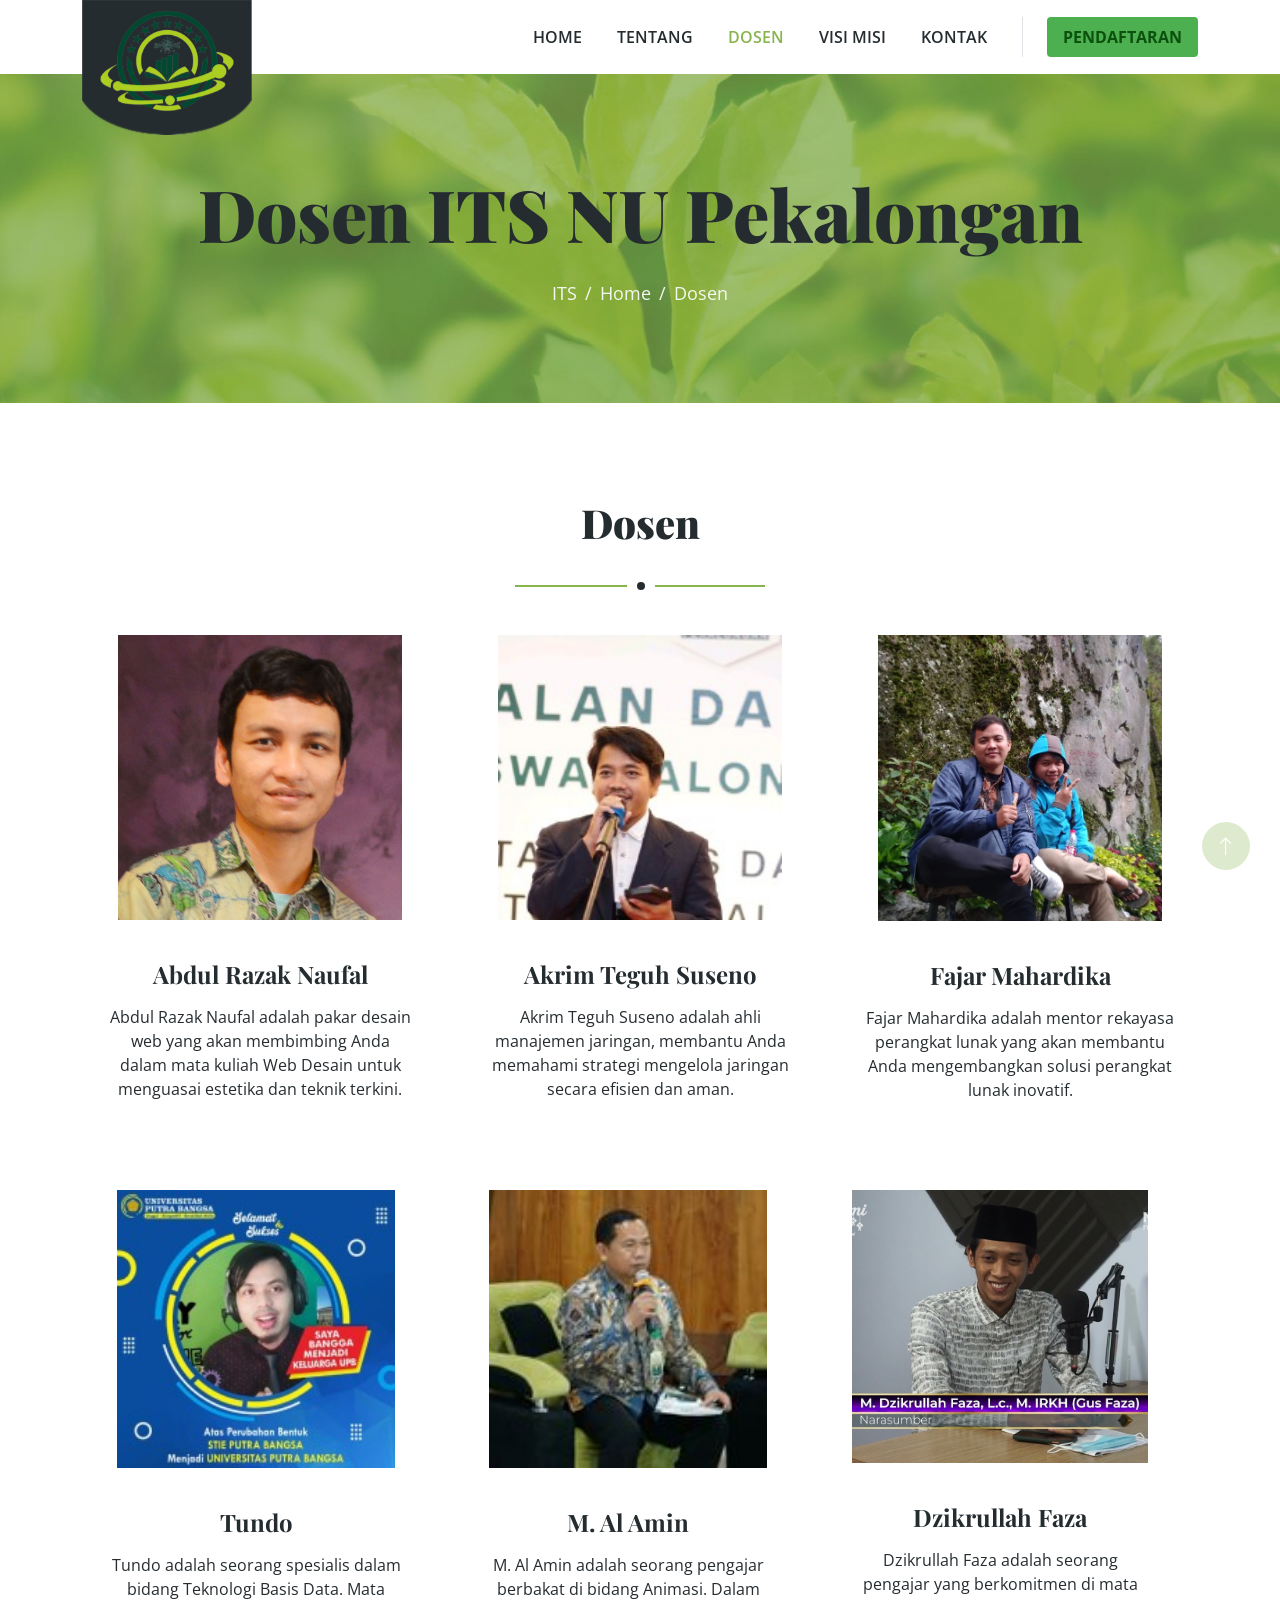
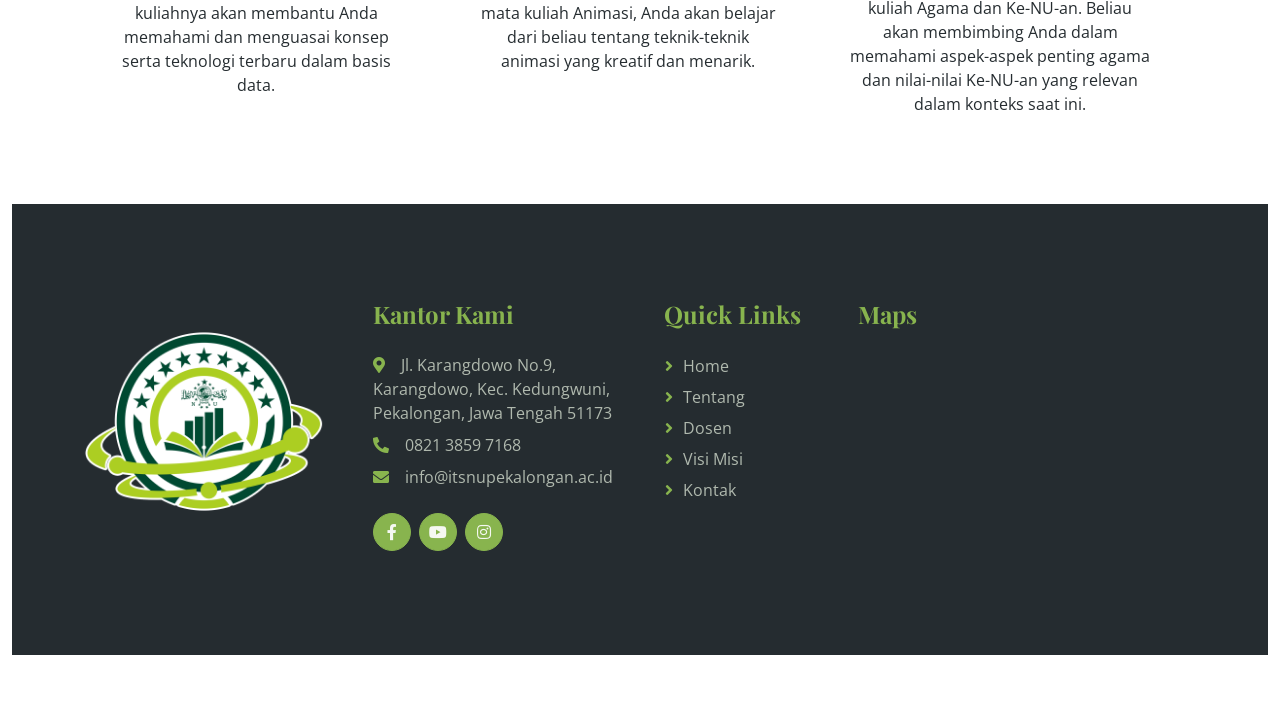
==== dosen.html @ 3a5e9c26 "update 3" ====
<!DOCTYPE html>
<html lang="en">
<head>
<meta charset="utf-8"/>
<title>ITS NU Pekalongan</title>
<meta content="width=device-width, initial-scale=1.0" name="viewport"/>
<meta content="" name="keywords"/>
<meta content="" name="description"/>
<link href="img/favicon.ico" rel="icon"/>
<link rel="preconnect" href="https://fonts.googleapis.com"/>
<link rel="preconnect" href="https://fonts.gstatic.com" crossorigin/>
<link href="https://fonts.googleapis.com/css2?family=Open+Sans:wght@400;600&family=Playfair+Display:wght@700;900&display=swap" rel="stylesheet"/>
<link href="https://cdnjs.cloudflare.com/ajax/libs/font-awesome/5.10.0/css/all.min.css" rel="stylesheet"/>
<link href="https://cdn.jsdelivr.net/npm/bootstrap-icons@1.4.1/font/bootstrap-icons.css" rel="stylesheet"/>
<link href="lib/animate/animate.min.css" rel="stylesheet"/>
<link href="lib/owlcarousel/assets/owl.carousel.min.css" rel="stylesheet"/>
<link href="css/bootstrap.min.css" rel="stylesheet"/>
<link href="css/style.css" rel="stylesheet"/>
<style>
      .menu-pendaftaran {
        background-color: #4CAF50; /* Warna hijau */
        color: #fff; /* Warna teks putih */
        padding: 8px 16px; /* Padding agar tombol terlihat lebih besar */
        border-radius: 4px; /* Membuat tombol lebih bulat */
      }
      .menu-pendaftaran:hover {
        background-color: #45a049; }
</style>
</head>
<body>
<div id="spinner" class="show bg-white position-fixed translate-middle w-100 vh-100 top-50 start-50 d-flex align-items-center justify-content-center">
	<div class="spinner-border text-primary" role="status" style="width: 3rem; height: 3rem"></div>
</div>
<div class="container-fluid bg-white sticky-top">
	<div class="container">
		<nav class="navbar navbar-expand-lg bg-white navbar-light py-2 py-lg-0">
		<a href="index.html" class="navbar-brand"><img class="img-fluid" src="img/logo.png" alt="Logo"/></a>
		<button type="button" class="navbar-toggler ms-auto me-0" data-bs-toggle="collapse" data-bs-target="#navbarCollapse">
		<span class="navbar-toggler-icon"></span>
		</button>
		<div class="navbar-nav ms-auto">
			<a href="index.html" class="nav-item nav-link ">Home</a>
			<a href="tentang.html" class="nav-item nav-link">Tentang</a>
			<a href="dosen.html" class="nav-item nav-link active">Dosen</a>
			<a href="visi-misi.html" class="nav-item nav-link">Visi Misi</a>
			<a href="kontak.html" class="nav-item nav-link">Kontak</a>
		</div>
		<div class="border-start ps-4 d-none d-lg-block">
			<a href="formulir.html" class="nav-item nav-link menu-pendaftaran" style="color: rgb(12, 80, 13);"><b>PENDAFTARAN</b></a>
		</div>
	</div>
	</nav>
</div>
</div>
<div class="container-fluid page-header py-5 mb-5 wow fadeIn" data-wow-delay="0.1s">
<div class="container text-center py-5">
	<h1 class="display-2 text-dark mb-4 animated slideInDown">Dosen ITS NU Pekalongan</h1>
	<nav aria-label="breadcrumb animated slideInDown">
	<ol class="breadcrumb justify-content-center mb-0">
		<li class="breadcrumb-item">
			<a href="">ITS</a>
		</li>
		<li class="breadcrumb-item">
			<a href="index.html">Home</a>
		</li>
		<li class="breadcrumb-item">
			<a href="dosen.html">Dosen</a>
		</li>
	</ol>
	</nav>
</div>
</div>
<div class="container-xxl py-5">
<div class="container">
	<div class="section-title text-center mx-auto wow fadeInUp" data-wow-delay="0.1s" style="max-width: 500px">
		<h1 class="display-6">Dosen</h1>
	</div>
	<div class="row g-4">
		<div class="col-lg-4 col-md-6 wow fadeInUp" data-wow-delay="0.1s">
			<div class="store-item position-relative text-center">
				<img class="img-fluid" src="img/naufal.jpg" alt="" width="80%"/>
				<div class="p-4">
					<div class="text-center mb-3"></div>
					<h4 class="mb-3">Abdul Razak Naufal</h4>
					<p>
						 Abdul Razak Naufal adalah pakar desain web yang akan membimbing Anda dalam mata kuliah Web Desain untuk menguasai estetika dan teknik terkini.
					</p>
				</div>
			</div>
		</div>
		<div class="col-lg-4 col-md-6 wow fadeInUp" data-wow-delay="0.3s">
			<div class="store-item position-relative text-center">
				<img class="img-fluid" src="img/akrim.jpg" alt="" width="80%"/>
				<div class="p-4">
					<div class="text-center mb-3"></div>
					<h4 class="mb-3">Akrim Teguh Suseno</h4>
					<p>
						 Akrim Teguh Suseno adalah ahli manajemen jaringan, membantu Anda memahami strategi mengelola jaringan secara efisien dan aman.
					</p>
				</div>
			</div>
		</div>
		<div class="col-lg-4 col-md-6 wow fadeInUp" data-wow-delay="0.5s">
			<div class="store-item position-relative text-center">
				<img class="img-fluid" src="img/fajar.jpg" alt="" width="80%"/>
				<div class="p-4">
					<div class="text-center mb-3"></div>
					<h4 class="mb-3">Fajar Mahardika</h4>
					<p>
						 Fajar Mahardika adalah mentor rekayasa perangkat lunak yang akan membantu Anda mengembangkan solusi perangkat lunak inovatif.
					</p>
				</div>
			</div>
		</div>
		<div class="row g-4">
			<div class="col-lg-4 col-md-6 wow fadeInUp" data-wow-delay="0.1s">
				<div class="store-item position-relative text-center">
					<img class="img-fluid" src="img/tundo.jpg" alt="" width="80%"/>
					<div class="p-4">
						<div class="text-center mb-3"></div>
						<h4 class="mb-3">Tundo</h4>
						<p>
							 Tundo adalah seorang spesialis dalam bidang Teknologi Basis Data. Mata kuliahnya akan membantu Anda memahami dan menguasai konsep serta teknologi terbaru dalam basis data.
						</p>
					</div>
				</div>
			</div>
			<div class="col-lg-4 col-md-6 wow fadeInUp" data-wow-delay="0.3s">
				<div class="store-item position-relative text-center">
					<img class="img-fluid" src="img/amin.jpg" alt="" width="80%"/>
					<div class="p-4">
						<div class="text-center mb-3"></div>
						<h4 class="mb-3">M. Al Amin</h4>
						<p>
							 M. Al Amin adalah seorang pengajar berbakat di bidang Animasi. Dalam mata kuliah Animasi, Anda akan belajar dari beliau tentang teknik-teknik animasi yang kreatif dan menarik.
						</p>
					</div>
				</div>
			</div>
			<div class="col-lg-4 col-md-6 wow fadeInUp" data-wow-delay="0.5s">
				<div class="store-item position-relative text-center">
					<img class="img-fluid" src="img/faza.jpg" alt="" width="85%"/>
					<div class="p-4">
						<div class="text-center mb-3"></div>
						<h4 class="mb-3">Dzikrullah Faza</h4>
						<p>
							 Dzikrullah Faza adalah seorang pengajar yang berkomitmen di mata kuliah Agama dan Ke-NU-an. Beliau akan membimbing Anda dalam memahami aspek-aspek penting agama dan nilai-nilai Ke-NU-an yang relevan dalam konteks saat ini.
						</p>
					</div>
				</div>
			</div>
		</div>
	</div>
</div>
<div class="container-fluid bg-dark footer mt-5 py-5 wow fadeIn" data-wow-delay="0.1s">
	<div class="container py-5">
		<div class="row g-5">
			<div class="col-lg-3 col-md-6">
				<img src="img/its1.png" alt="" srcset="" width="100%"/>
			</div>
			<div class="col-lg-3 col-md-6">
				<h4 class="text-primary mb-4">Kantor Kami</h4>
				<p class="mb-2">
					<i class="fa fa-map-marker-alt text-primary me-3"></i>Jl. Karangdowo No.9, Karangdowo, Kec. Kedungwuni, Pekalongan, Jawa Tengah 51173
				</p>
				<p class="mb-2">
					<i class="fa fa-phone-alt text-primary me-3"></i>0821 3859 7168
				</p>
				<p class="mb-2">
					<i class="fa fa-envelope text-primary me-3"></i>info@itsnupekalongan.ac.id​
				</p>
				<div class="d-flex pt-3">
					<a class="btn btn-square btn-primary rounded-circle me-2" href="https://www.facebook.com/ITSNUPEKAL0NGAN/"><i class="fab fa-facebook-f"></i></a>
					<a class="btn btn-square btn-primary rounded-circle me-2" href="https://www.youtube.com/@ITSNUPekalongan"><i class="fab fa-youtube"></i></a>
					<a class="btn btn-square btn-primary rounded-circle me-2" href="https://www.instagram.com/itsnupekalongan/"><i class="fab fa-instagram"></i></a>
				</div>
			</div>
			<div class="col-lg-2 col-md-6">
				<h4 class="text-primary mb-4">Quick Links</h4>
				<a class="btn btn-link" href="index.html">Home</a>
				<a class="btn btn-link" href="tentang.html">Tentang</a>
				<a class="btn btn-link" href="dosen.html">Dosen</a>
				<a class="btn btn-link" href="visi-misi.html">Visi Misi</a>
				<a class="btn btn-link" href="kontak.html">Kontak</a>
			</div>
			<div class="col-lg-3 col-md-6">
				<h4 class="text-primary mb-4">Maps</h4>
				<div class="col-lg-3 col-md-6">
					<iframe src="https://www.google.com/maps/embed?pb=!1m14!1m8!1m3!1d15841.647043152012!2d109.629498216333!3d-6.960657799042879!3m2!1i1024!2i768!4f13.1!3m3!1m2!1s0x2e7021b4d2b766bb%3A0x40dacfe03dd23e15!2sITS%20NU%20Pekalongan!5e0!3m2!1sid!2sid!4v1696738395110!5m2!1sid!2sid" width="400" height="200" style="border: 0" allowfullscreen="" loading="lazy" referrerpolicy="no-referrer-when-downgrade">
					</iframe>
				</div>
			</div>
		</div>
	</div>
</div>
<a href="#" class="btn btn-lg btn-primary btn-lg-square rounded-circle back-to-top"><i class="bi bi-arrow-up"></i></a>
<script src="https://ajax.googleapis.com/ajax/libs/jquery/3.6.1/jquery.min.js"></script>
<script src="https://cdn.jsdelivr.net/npm/bootstrap@5.0.0/dist/js/bootstrap.bundle.min.js"></script>
<script src="lib/wow/wow.min.js"></script>
<script src="lib/easing/easing.min.js"></script>
<script src="lib/waypoints/waypoints.min.js"></script>
<script src="lib/owlcarousel/owl.carousel.min.js"></script>
<script src="js/main.js"></script>
</body>
</html>
---- css/style.css ----
:root {
  --primary: #88b44e;
  --secondary: #fb9f38;
  --light: #f5f8f2;
  --dark: #252c30;
}

.back-to-top {
  position: fixed;
  display: none;
  right: 30px;
  bottom: 30px;
  z-index: 99;
}

.fw-medium {
  font-weight: 600;
}

.fw-bold {
  font-weight: 700;
}

.fw-black {
  font-weight: 900;
}

/*** Spinner ***/
#spinner {
  opacity: 0;
  visibility: hidden;
  transition: opacity 0.5s ease-out, visibility 0s linear 0.5s;
  z-index: 99999;
}

#spinner.show {
  transition: opacity 0.5s ease-out, visibility 0s linear 0s;
  visibility: visible;
  opacity: 1;
}

/*** Button ***/
.btn {
  transition: 0.5s;
  font-weight: 500;
}

.btn-primary,
.btn-outline-primary:hover {
  color: var(--light);
}

.btn-secondary,
.btn-outline-secondary:hover {
  color: var(--dark);
}

.btn-square {
  width: 38px;
  height: 38px;
}

.btn-sm-square {
  width: 32px;
  height: 32px;
}

.btn-lg-square {
  width: 48px;
  height: 48px;
}

.btn-square,
.btn-sm-square,
.btn-lg-square {
  padding: 0;
  display: flex;
  align-items: center;
  justify-content: center;
  font-weight: normal;
}

/*** Navbar ***/
.sticky-top {
  top: -150px;
  transition: 0.5s;
}

.navbar .navbar-brand {
  position: absolute;
  padding: 0;
  width: 170px;
  height: 135px;
  top: 0;
  left: 0;
}

.navbar .navbar-nav .nav-link {
  margin-right: 35px;
  padding: 25px 0;
  color: var(--dark);
  font-weight: 600;
  text-transform: uppercase;
  outline: none;
}

.navbar .navbar-nav .nav-link:hover,
.navbar .navbar-nav .nav-link.active {
  color: var(--primary);
}

.navbar .dropdown-toggle::after {
  border: none;
  content: "\f107";
  font-family: "Font Awesome 5 Free";
  font-weight: 900;
  vertical-align: middle;
  margin-left: 8px;
}

@media (max-width: 991.98px) {
  .navbar .navbar-brand {
    width: 126px;
    height: 100px;
  }

  .navbar .navbar-nav .nav-link {
    margin-right: 0;
    padding: 10px 0;
  }

  .navbar .navbar-nav {
    margin-top: 75px;
    border-top: 1px solid #eeeeee;
  }
}

@media (min-width: 992px) {
  .navbar .nav-item .dropdown-menu {
    display: block;
    border: none;
    margin-top: 0;
    top: 150%;
    opacity: 0;
    visibility: hidden;
    transition: 0.5s;
  }

  .navbar .nav-item:hover .dropdown-menu {
    top: 100%;
    visibility: visible;
    transition: 0.5s;
    opacity: 1;
  }
}

/*** Header ***/
.carousel-caption {
  top: 0;
  left: 0;
  right: 0;
  bottom: 0;
  display: flex;
  align-items: center;
  background: rgba(136, 180, 78, 0.7);
  z-index: 1;
}

.carousel-control-prev,
.carousel-control-next {
  width: 15%;
}

.carousel-control-prev-icon,
.carousel-control-next-icon {
  width: 3.5rem;
  height: 3.5rem;
  border-radius: 3.5rem;
  background-color: var(--dark);
  border: 15px solid var(--dark);
}

.page-header {
  background: linear-gradient(rgba(136, 180, 78, 0.7), rgba(136, 180, 78, 0.7)),
    url(../img/carousel-1.jpg) center center no-repeat;
  background-size: cover;
}

.page-header .breadcrumb-item + .breadcrumb-item::before {
  color: var(--light);
}

.page-header .breadcrumb-item,
.page-header .breadcrumb-item a {
  font-size: 18px;
  color: var(--light);
}

/*** Section Title ***/
.section-title {
  position: relative;
  margin-bottom: 3rem;
  padding-bottom: 2rem;
}

.section-title::before {
  position: absolute;
  content: "";
  width: 50%;
  height: 2px;
  bottom: 0;
  left: 0;
  background: var(--primary);
}

.section-title::after {
  position: absolute;
  content: "";
  width: 28px;
  height: 28px;
  bottom: -13px;
  left: calc(25% - 13px);
  background: var(--dark);
  border: 10px solid #ffffff;
  border-radius: 28px;
}

.section-title.text-center::before {
  left: 25%;
}

.section-title.text-center::after {
  left: calc(50% - 13px);
}

/*** Products ***/
.product {
  background: linear-gradient(rgba(136, 180, 78, 0.1), rgba(136, 180, 78, 0.1)),
    url(../img/product-bg.png) left bottom no-repeat;
  background-size: auto;
}

.product-carousel .owl-nav {
  display: flex;
  justify-content: center;
  margin-top: 30px;
}

.product-carousel .owl-nav .owl-prev,
.product-carousel .owl-nav .owl-next {
  margin: 0 10px;
  width: 55px;
  height: 55px;
  display: flex;
  align-items: center;
  justify-content: center;
  color: #ffffff;
  background: var(--primary);
  border-radius: 55px;
  box-shadow: 0 0 45px rgba(0, 0, 0, 0.15);
  font-size: 25px;
  transition: 0.5s;
}

.product-carousel .owl-nav .owl-prev:hover,
.product-carousel .owl-nav .owl-next:hover {
  background: #ffffff;
  color: var(--primary);
}

/*** About ***/
.video {
  background: linear-gradient(
      rgba(136, 180, 78, 0.85),
      rgba(136, 180, 78, 0.85)
    ),
    url(../img/video-bg.jpg) center center no-repeat;
  background-size: cover;
}

.btn-play {
  position: relative;
  display: block;
  box-sizing: content-box;
  width: 65px;
  height: 75px;
  border-radius: 100%;
  border: none;
  outline: none !important;
  padding: 28px 30px 30px 38px;
  background: #ffffff;
}

.btn-play:before {
  content: "";
  position: absolute;
  z-index: 0;
  left: 50%;
  top: 50%;
  transform: translateX(-50%) translateY(-50%);
  display: block;
  width: 120px;
  height: 120px;
  background: #ffffff;
  border-radius: 100%;
  animation: pulse-border 1500ms ease-out infinite;
}

.btn-play:after {
  content: "";
  position: absolute;
  z-index: 1;
  left: 50%;
  top: 50%;
  transform: translateX(-50%) translateY(-50%);
  display: block;
  width: 120px;
  height: 120px;
  background: #ffffff;
  border-radius: 100%;
  transition: all 200ms;
}

.btn-play span {
  display: block;
  position: relative;
  z-index: 3;
  width: 0;
  height: 0;
  left: 13px;
  border-left: 40px solid var(--primary);
  border-top: 28px solid transparent;
  border-bottom: 28px solid transparent;
}

@keyframes pulse-border {
  0% {
    transform: translateX(-50%) translateY(-50%) translateZ(0) scale(1);
    opacity: 1;
  }

  100% {
    transform: translateX(-50%) translateY(-50%) translateZ(0) scale(2);
    opacity: 0;
  }
}

.modal-video .modal-dialog {
  position: relative;
  max-width: 800px;
  margin: 60px auto 0 auto;
}

.modal-video .modal-body {
  position: relative;
  padding: 0px;
}

.modal-video .close {
  position: absolute;
  width: 30px;
  height: 30px;
  right: 0px;
  top: -30px;
  z-index: 999;
  font-size: 30px;
  font-weight: normal;
  color: #ffffff;
  background: #000000;
  opacity: 1;
}

/*** Store ***/
.store-item .store-overlay {
  position: absolute;
  top: 0;
  left: 0;
  width: 100%;
  height: 100%;
  display: flex;
  flex-direction: column;
  align-items: center;
  justify-content: center;
  background: rgba(138, 180, 78, 0.3);
  opacity: 0;
  transition: 0.5s;
}

.store-item:hover .store-overlay {
  opacity: 1;
}

/*** Contact ***/
.contact .btn-square {
  width: 100px;
  height: 100px;
  border: 20px solid var(--light);
  background: var(--primary);
  border-radius: 50px;
}

/*** Testimonial ***/
.testimonial {
  background: linear-gradient(
      rgba(136, 180, 78, 0.85),
      rgba(136, 180, 78, 0.85)
    ),
    url(../img/testimonial-bg.jpg) center center no-repeat;
  background-size: cover;
}

.testimonial-item {
  margin: 0 auto;
  max-width: 600px;
  text-align: center;
  background: #ffffff;
  border: 30px solid var(--primary);
}

.testimonial-item img {
  width: 60px !important;
  height: 60px !important;
  border-radius: 60px;
}

.testimonial-carousel .owl-dots {
  margin-top: 35px;
  display: flex;
  align-items: flex-end;
  justify-content: center;
}

.testimonial-carousel .owl-dot {
  position: relative;
  display: inline-block;
  margin: 0 5px;
  width: 15px;
  height: 15px;
  background: var(--primary);
  border-radius: 15px;
  transition: 0.5s;
}

.testimonial-carousel .owl-dot.active {
  width: 30px;
  background: var(--dark);
}

/*** Footer ***/
.footer {
  color: #b0b9ae;
}

.footer .btn.btn-link {
  display: block;
  margin-bottom: 5px;
  padding: 0;
  text-align: left;
  color: #b0b9ae;
  font-weight: normal;
  text-transform: capitalize;
  transition: 0.3s;
}

.footer .btn.btn-link::before {
  position: relative;
  content: "\f105";
  font-family: "Font Awesome 5 Free";
  font-weight: 900;
  color: var(--primary);
  margin-right: 10px;
}

.footer .btn.btn-link:hover {
  color: var(--light);
  letter-spacing: 1px;
  box-shadow: none;
}

.copyright {
  color: #b0b9ae;
}

.copyright {
  background: #252525;
}

.copyright a:hover {
  color: #ffffff !important;
}
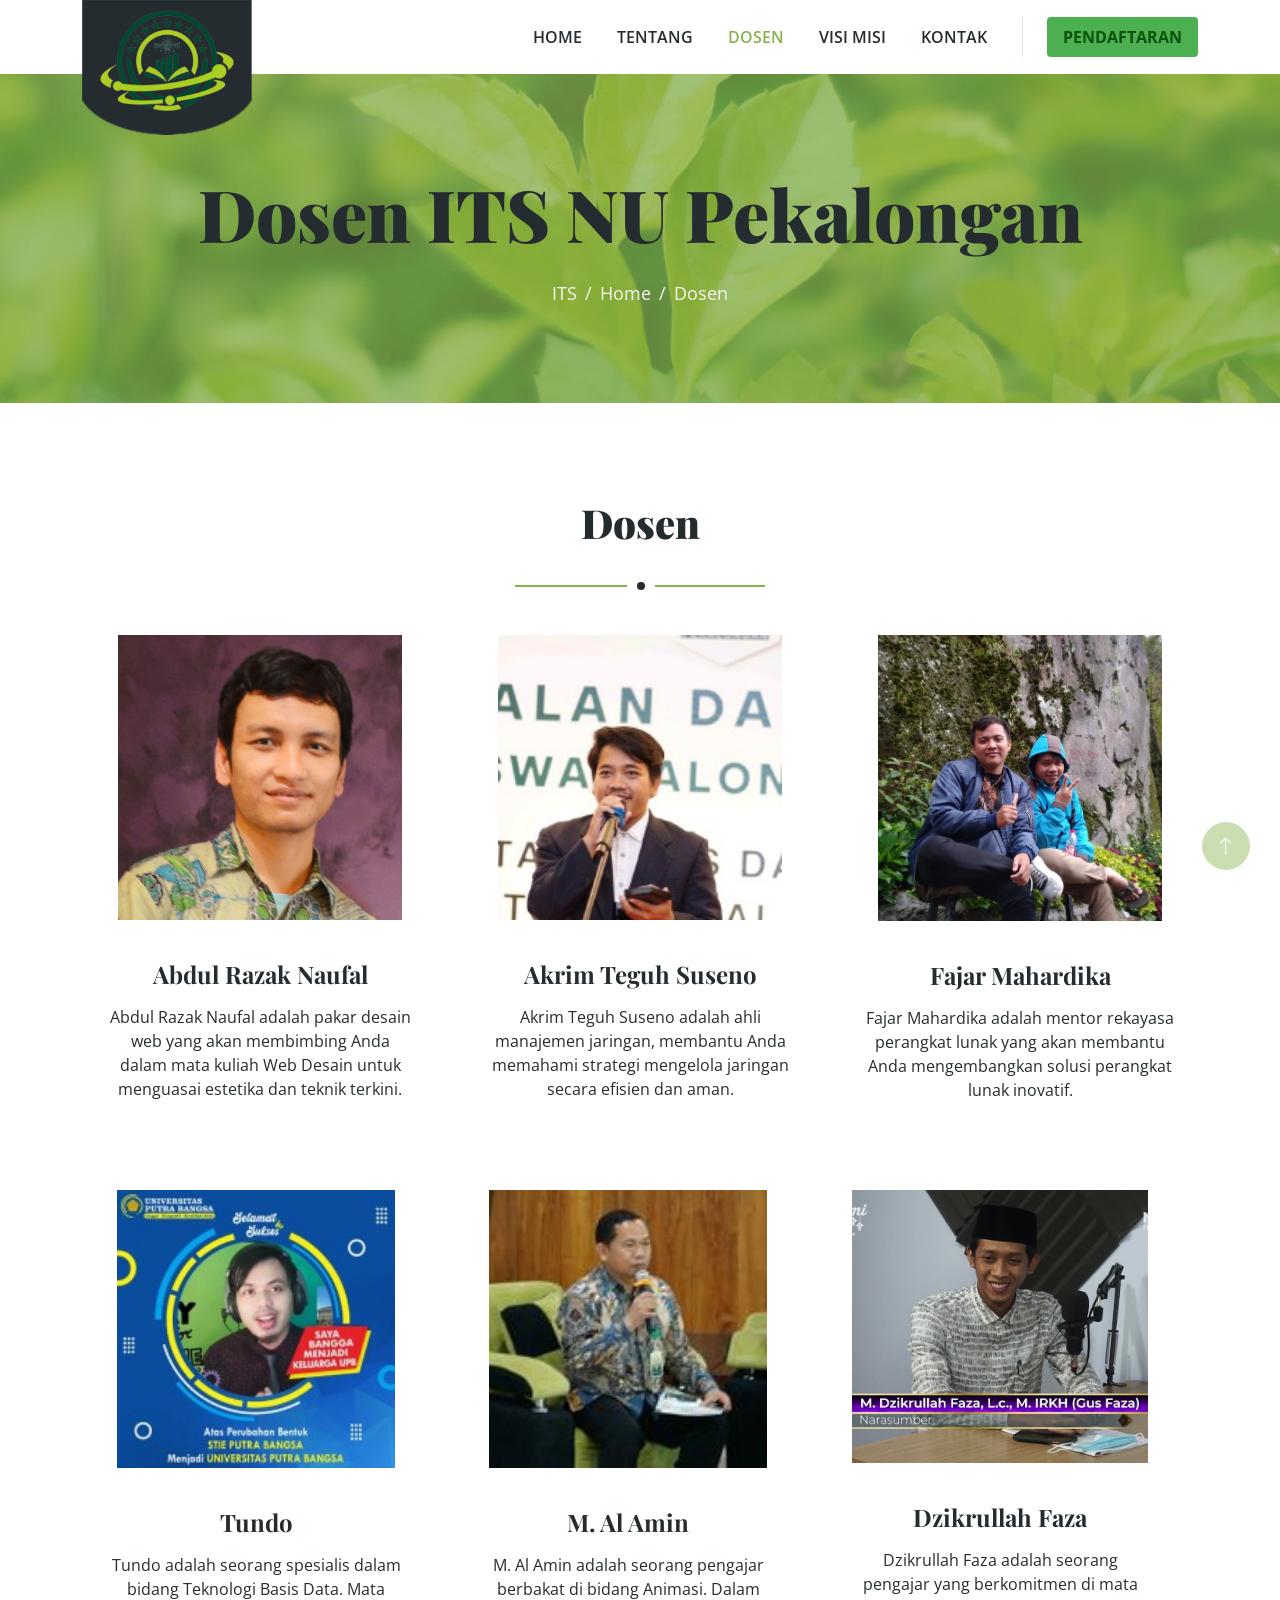
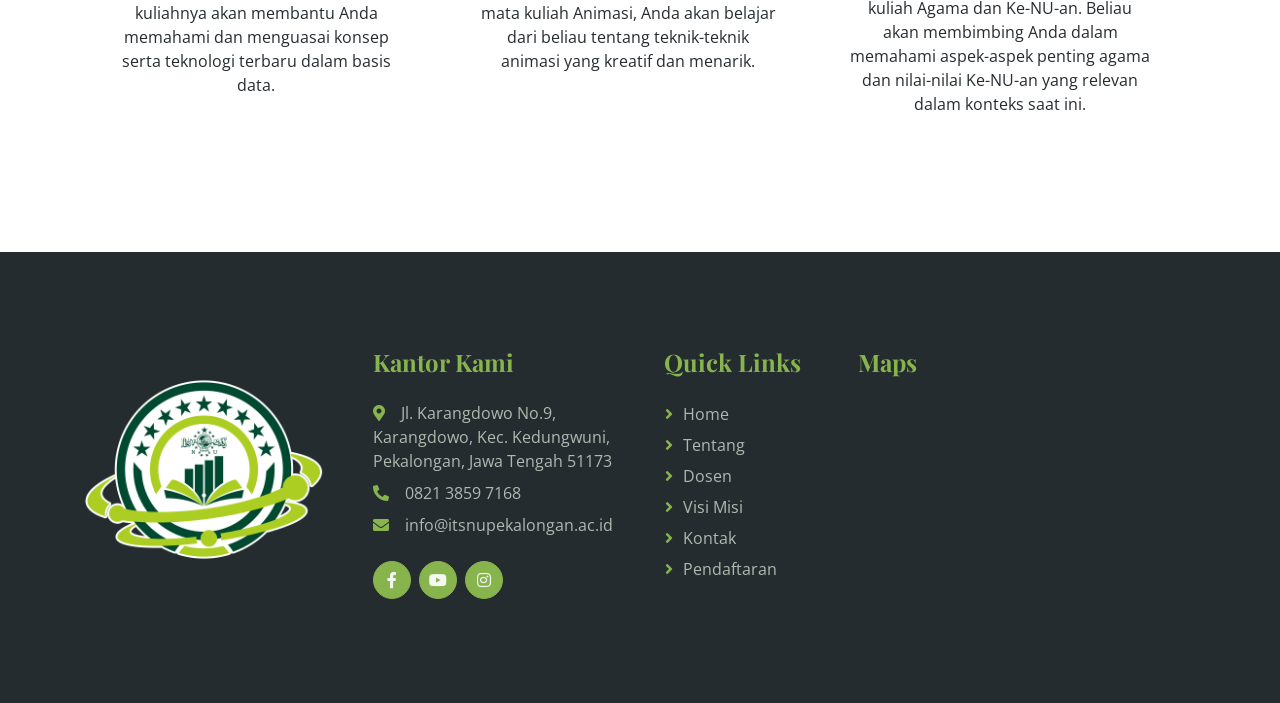
==== commit f6700edf: "Final Update 4.0" ====
--- a/dosen.html
+++ b/dosen.html
@@ -1,205 +1,308 @@
 <!DOCTYPE html>
 <html lang="en">
-<head>
-<meta charset="utf-8"/>
-<title>ITS NU Pekalongan</title>
-<meta content="width=device-width, initial-scale=1.0" name="viewport"/>
-<meta content="" name="keywords"/>
-<meta content="" name="description"/>
-<link href="img/favicon.ico" rel="icon"/>
-<link rel="preconnect" href="https://fonts.googleapis.com"/>
-<link rel="preconnect" href="https://fonts.gstatic.com" crossorigin/>
-<link href="https://fonts.googleapis.com/css2?family=Open+Sans:wght@400;600&family=Playfair+Display:wght@700;900&display=swap" rel="stylesheet"/>
-<link href="https://cdnjs.cloudflare.com/ajax/libs/font-awesome/5.10.0/css/all.min.css" rel="stylesheet"/>
-<link href="https://cdn.jsdelivr.net/npm/bootstrap-icons@1.4.1/font/bootstrap-icons.css" rel="stylesheet"/>
-<link href="lib/animate/animate.min.css" rel="stylesheet"/>
-<link href="lib/owlcarousel/assets/owl.carousel.min.css" rel="stylesheet"/>
-<link href="css/bootstrap.min.css" rel="stylesheet"/>
-<link href="css/style.css" rel="stylesheet"/>
-<style>
+  <head>
+    <meta charset="utf-8" />
+    <title>ITS NU Pekalongan</title>
+    <meta content="width=device-width, initial-scale=1.0" name="viewport" />
+    <meta content="" name="keywords" />
+    <meta content="" name="description" />
+    <link href="img/favicon.ico" rel="icon" />
+    <link rel="preconnect" href="https://fonts.googleapis.com" />
+    <link rel="preconnect" href="https://fonts.gstatic.com" crossorigin />
+    <link
+      href="https://fonts.googleapis.com/css2?family=Open+Sans:wght@400;600&family=Playfair+Display:wght@700;900&display=swap"
+      rel="stylesheet"
+    />
+    <link
+      href="https://cdnjs.cloudflare.com/ajax/libs/font-awesome/5.10.0/css/all.min.css"
+      rel="stylesheet"
+    />
+    <link
+      href="https://cdn.jsdelivr.net/npm/bootstrap-icons@1.4.1/font/bootstrap-icons.css"
+      rel="stylesheet"
+    />
+    <link href="lib/animate/animate.min.css" rel="stylesheet" />
+    <link href="lib/owlcarousel/assets/owl.carousel.min.css" rel="stylesheet" />
+    <link href="css/bootstrap.min.css" rel="stylesheet" />
+    <link href="css/style.css" rel="stylesheet" />
+    <style>
       .menu-pendaftaran {
-        background-color: #4CAF50; /* Warna hijau */
+        background-color: #4caf50; /* Warna hijau */
         color: #fff; /* Warna teks putih */
         padding: 8px 16px; /* Padding agar tombol terlihat lebih besar */
         border-radius: 4px; /* Membuat tombol lebih bulat */
       }
+      .menu-pendaftaran1 {
+        background-color: #4caf50; /* Warna hijau */
+        color: #fff; /* Warna teks putih */
+        padding: 8px 16px; /* Padding agar tombol terlihat lebih besar */
+        border-radius: 4px; /* Membuat tombol lebih bulat */
+      }
+      /* Sembunyikan tautan PENDAFTARAN pada mode desktop (lebar layar > 992px) */
+      @media (min-width: 992px) {
+        .menu-pendaftaran1 {
+          display: none;
+        }
+      }
       .menu-pendaftaran:hover {
-        background-color: #45a049; }
-</style>
-</head>
-<body>
-<div id="spinner" class="show bg-white position-fixed translate-middle w-100 vh-100 top-50 start-50 d-flex align-items-center justify-content-center">
-	<div class="spinner-border text-primary" role="status" style="width: 3rem; height: 3rem"></div>
-</div>
-<div class="container-fluid bg-white sticky-top">
-	<div class="container">
-		<nav class="navbar navbar-expand-lg bg-white navbar-light py-2 py-lg-0">
-		<a href="index.html" class="navbar-brand"><img class="img-fluid" src="img/logo.png" alt="Logo"/></a>
-		<button type="button" class="navbar-toggler ms-auto me-0" data-bs-toggle="collapse" data-bs-target="#navbarCollapse">
-		<span class="navbar-toggler-icon"></span>
-		</button>
-		<div class="navbar-nav ms-auto">
-			<a href="index.html" class="nav-item nav-link ">Home</a>
-			<a href="tentang.html" class="nav-item nav-link">Tentang</a>
-			<a href="dosen.html" class="nav-item nav-link active">Dosen</a>
-			<a href="visi-misi.html" class="nav-item nav-link">Visi Misi</a>
-			<a href="kontak.html" class="nav-item nav-link">Kontak</a>
-		</div>
-		<div class="border-start ps-4 d-none d-lg-block">
-			<a href="formulir.html" class="nav-item nav-link menu-pendaftaran" style="color: rgb(12, 80, 13);"><b>PENDAFTARAN</b></a>
-		</div>
-	</div>
-	</nav>
-</div>
-</div>
-<div class="container-fluid page-header py-5 mb-5 wow fadeIn" data-wow-delay="0.1s">
-<div class="container text-center py-5">
-	<h1 class="display-2 text-dark mb-4 animated slideInDown">Dosen ITS NU Pekalongan</h1>
-	<nav aria-label="breadcrumb animated slideInDown">
-	<ol class="breadcrumb justify-content-center mb-0">
-		<li class="breadcrumb-item">
-			<a href="">ITS</a>
-		</li>
-		<li class="breadcrumb-item">
-			<a href="index.html">Home</a>
-		</li>
-		<li class="breadcrumb-item">
-			<a href="dosen.html">Dosen</a>
-		</li>
-	</ol>
-	</nav>
-</div>
-</div>
-<div class="container-xxl py-5">
-<div class="container">
-	<div class="section-title text-center mx-auto wow fadeInUp" data-wow-delay="0.1s" style="max-width: 500px">
-		<h1 class="display-6">Dosen</h1>
-	</div>
-	<div class="row g-4">
-		<div class="col-lg-4 col-md-6 wow fadeInUp" data-wow-delay="0.1s">
-			<div class="store-item position-relative text-center">
-				<img class="img-fluid" src="img/naufal.jpg" alt="" width="80%"/>
-				<div class="p-4">
-					<div class="text-center mb-3"></div>
-					<h4 class="mb-3">Abdul Razak Naufal</h4>
-					<p>
-						 Abdul Razak Naufal adalah pakar desain web yang akan membimbing Anda dalam mata kuliah Web Desain untuk menguasai estetika dan teknik terkini.
-					</p>
-				</div>
-			</div>
-		</div>
-		<div class="col-lg-4 col-md-6 wow fadeInUp" data-wow-delay="0.3s">
-			<div class="store-item position-relative text-center">
-				<img class="img-fluid" src="img/akrim.jpg" alt="" width="80%"/>
-				<div class="p-4">
-					<div class="text-center mb-3"></div>
-					<h4 class="mb-3">Akrim Teguh Suseno</h4>
-					<p>
-						 Akrim Teguh Suseno adalah ahli manajemen jaringan, membantu Anda memahami strategi mengelola jaringan secara efisien dan aman.
-					</p>
-				</div>
-			</div>
-		</div>
-		<div class="col-lg-4 col-md-6 wow fadeInUp" data-wow-delay="0.5s">
-			<div class="store-item position-relative text-center">
-				<img class="img-fluid" src="img/fajar.jpg" alt="" width="80%"/>
-				<div class="p-4">
-					<div class="text-center mb-3"></div>
-					<h4 class="mb-3">Fajar Mahardika</h4>
-					<p>
-						 Fajar Mahardika adalah mentor rekayasa perangkat lunak yang akan membantu Anda mengembangkan solusi perangkat lunak inovatif.
-					</p>
-				</div>
-			</div>
-		</div>
-		<div class="row g-4">
-			<div class="col-lg-4 col-md-6 wow fadeInUp" data-wow-delay="0.1s">
-				<div class="store-item position-relative text-center">
-					<img class="img-fluid" src="img/tundo.jpg" alt="" width="80%"/>
-					<div class="p-4">
-						<div class="text-center mb-3"></div>
-						<h4 class="mb-3">Tundo</h4>
-						<p>
-							 Tundo adalah seorang spesialis dalam bidang Teknologi Basis Data. Mata kuliahnya akan membantu Anda memahami dan menguasai konsep serta teknologi terbaru dalam basis data.
-						</p>
-					</div>
-				</div>
-			</div>
-			<div class="col-lg-4 col-md-6 wow fadeInUp" data-wow-delay="0.3s">
-				<div class="store-item position-relative text-center">
-					<img class="img-fluid" src="img/amin.jpg" alt="" width="80%"/>
-					<div class="p-4">
-						<div class="text-center mb-3"></div>
-						<h4 class="mb-3">M. Al Amin</h4>
-						<p>
-							 M. Al Amin adalah seorang pengajar berbakat di bidang Animasi. Dalam mata kuliah Animasi, Anda akan belajar dari beliau tentang teknik-teknik animasi yang kreatif dan menarik.
-						</p>
-					</div>
-				</div>
-			</div>
-			<div class="col-lg-4 col-md-6 wow fadeInUp" data-wow-delay="0.5s">
-				<div class="store-item position-relative text-center">
-					<img class="img-fluid" src="img/faza.jpg" alt="" width="85%"/>
-					<div class="p-4">
-						<div class="text-center mb-3"></div>
-						<h4 class="mb-3">Dzikrullah Faza</h4>
-						<p>
-							 Dzikrullah Faza adalah seorang pengajar yang berkomitmen di mata kuliah Agama dan Ke-NU-an. Beliau akan membimbing Anda dalam memahami aspek-aspek penting agama dan nilai-nilai Ke-NU-an yang relevan dalam konteks saat ini.
-						</p>
-					</div>
-				</div>
-			</div>
-		</div>
-	</div>
-</div>
-<div class="container-fluid bg-dark footer mt-5 py-5 wow fadeIn" data-wow-delay="0.1s">
-	<div class="container py-5">
-		<div class="row g-5">
-			<div class="col-lg-3 col-md-6">
-				<img src="img/its1.png" alt="" srcset="" width="100%"/>
-			</div>
-			<div class="col-lg-3 col-md-6">
-				<h4 class="text-primary mb-4">Kantor Kami</h4>
-				<p class="mb-2">
-					<i class="fa fa-map-marker-alt text-primary me-3"></i>Jl. Karangdowo No.9, Karangdowo, Kec. Kedungwuni, Pekalongan, Jawa Tengah 51173
-				</p>
-				<p class="mb-2">
-					<i class="fa fa-phone-alt text-primary me-3"></i>0821 3859 7168
-				</p>
-				<p class="mb-2">
-					<i class="fa fa-envelope text-primary me-3"></i>info@itsnupekalongan.ac.id​
-				</p>
-				<div class="d-flex pt-3">
-					<a class="btn btn-square btn-primary rounded-circle me-2" href="https://www.facebook.com/ITSNUPEKAL0NGAN/"><i class="fab fa-facebook-f"></i></a>
-					<a class="btn btn-square btn-primary rounded-circle me-2" href="https://www.youtube.com/@ITSNUPekalongan"><i class="fab fa-youtube"></i></a>
-					<a class="btn btn-square btn-primary rounded-circle me-2" href="https://www.instagram.com/itsnupekalongan/"><i class="fab fa-instagram"></i></a>
-				</div>
-			</div>
-			<div class="col-lg-2 col-md-6">
-				<h4 class="text-primary mb-4">Quick Links</h4>
-				<a class="btn btn-link" href="index.html">Home</a>
-				<a class="btn btn-link" href="tentang.html">Tentang</a>
-				<a class="btn btn-link" href="dosen.html">Dosen</a>
-				<a class="btn btn-link" href="visi-misi.html">Visi Misi</a>
-				<a class="btn btn-link" href="kontak.html">Kontak</a>
-			</div>
-			<div class="col-lg-3 col-md-6">
-				<h4 class="text-primary mb-4">Maps</h4>
-				<div class="col-lg-3 col-md-6">
-					<iframe src="https://www.google.com/maps/embed?pb=!1m14!1m8!1m3!1d15841.647043152012!2d109.629498216333!3d-6.960657799042879!3m2!1i1024!2i768!4f13.1!3m3!1m2!1s0x2e7021b4d2b766bb%3A0x40dacfe03dd23e15!2sITS%20NU%20Pekalongan!5e0!3m2!1sid!2sid!4v1696738395110!5m2!1sid!2sid" width="400" height="200" style="border: 0" allowfullscreen="" loading="lazy" referrerpolicy="no-referrer-when-downgrade">
-					</iframe>
-				</div>
-			</div>
-		</div>
-	</div>
-</div>
-<a href="#" class="btn btn-lg btn-primary btn-lg-square rounded-circle back-to-top"><i class="bi bi-arrow-up"></i></a>
-<script src="https://ajax.googleapis.com/ajax/libs/jquery/3.6.1/jquery.min.js"></script>
-<script src="https://cdn.jsdelivr.net/npm/bootstrap@5.0.0/dist/js/bootstrap.bundle.min.js"></script>
-<script src="lib/wow/wow.min.js"></script>
-<script src="lib/easing/easing.min.js"></script>
-<script src="lib/waypoints/waypoints.min.js"></script>
-<script src="lib/owlcarousel/owl.carousel.min.js"></script>
-<script src="js/main.js"></script>
-</body>
+        background-color: #45a049;
+      }
+    </style>
+  </head>
+  <body>
+    <div
+      id="spinner"
+      class="show bg-white position-fixed translate-middle w-100 vh-100 top-50 start-50 d-flex align-items-center justify-content-center"
+    >
+      <div
+        class="spinner-border text-primary"
+        role="status"
+        style="width: 3rem; height: 3rem"
+      ></div>
+    </div>
+    <div class="container-fluid bg-white sticky-top">
+      <div class="container">
+        <nav class="navbar navbar-expand-lg bg-white navbar-light py-2 py-lg-0">
+          <a href="index.html" class="navbar-brand"
+            ><img class="img-fluid" src="img/logo.png" alt="Logo"
+          /></a>
+          <button
+            type="button"
+            class="navbar-toggler ms-auto me-0"
+            data-bs-toggle="collapse"
+            data-bs-target="#navbarCollapse"
+          >
+            <span class="navbar-toggler-icon"></span>
+          </button>
+          <div class="collapse navbar-collapse" id="navbarCollapse">
+            <div class="navbar-nav ms-auto">
+              <a href="index.html" class="nav-item nav-link">Home</a>
+              <a href="tentang.html" class="nav-item nav-link">Tentang</a>
+              <a href="dosen.html" class="nav-item nav-link active">Dosen</a>
+              <a href="visi-misi.html" class="nav-item nav-link">Visi Misi</a>
+              <a href="kontak.html" class="nav-item nav-link">Kontak</a>
+              <a
+                href="formulir.html"
+                class="nav-item nav-link menu-pendaftaran1"
+                style="color: rgb(12, 80, 13)"
+                ><b>PENDAFTARAN</b></a
+              >
+            </div>
+            <div class="border-start ps-4 d-none d-lg-block">
+              <a
+                href="formulir.html"
+                class="nav-item nav-link menu-pendaftaran"
+                style="color: rgb(12, 80, 13)"
+                ><b>PENDAFTARAN</b></a
+              >
+            </div>
+          </div>
+        </nav>
+      </div>
+    </div>
+    <div
+      class="container-fluid page-header py-5 mb-5 wow fadeIn"
+      data-wow-delay="0.1s"
+    >
+      <div class="container text-center py-5">
+        <h1 class="display-2 text-dark mb-4 animated slideInDown">
+          Dosen ITS NU Pekalongan
+        </h1>
+        <nav aria-label="breadcrumb animated slideInDown">
+          <ol class="breadcrumb justify-content-center mb-0">
+            <li class="breadcrumb-item">
+              <a href="">ITS</a>
+            </li>
+            <li class="breadcrumb-item">
+              <a href="index.html">Home</a>
+            </li>
+            <li class="breadcrumb-item">
+              <a href="dosen.html">Dosen</a>
+            </li>
+          </ol>
+        </nav>
+      </div>
+    </div>
+    <div class="container-xxl py-5">
+      <div class="container">
+        <div
+          class="section-title text-center mx-auto wow fadeInUp"
+          data-wow-delay="0.1s"
+          style="max-width: 500px"
+        >
+          <h1 class="display-6">Dosen</h1>
+        </div>
+        <div class="row g-4">
+          <div class="col-lg-4 col-md-6 wow fadeInUp" data-wow-delay="0.1s">
+            <div class="store-item position-relative text-center">
+              <img class="img-fluid" src="img/naufal.jpg" alt="" width="80%" />
+              <div class="p-4">
+                <div class="text-center mb-3"></div>
+                <h4 class="mb-3">Abdul Razak Naufal</h4>
+                <p>
+                  Abdul Razak Naufal adalah pakar desain web yang akan
+                  membimbing Anda dalam mata kuliah Web Desain untuk menguasai
+                  estetika dan teknik terkini.
+                </p>
+              </div>
+            </div>
+          </div>
+          <div class="col-lg-4 col-md-6 wow fadeInUp" data-wow-delay="0.3s">
+            <div class="store-item position-relative text-center">
+              <img class="img-fluid" src="img/akrim.jpg" alt="" width="80%" />
+              <div class="p-4">
+                <div class="text-center mb-3"></div>
+                <h4 class="mb-3">Akrim Teguh Suseno</h4>
+                <p>
+                  Akrim Teguh Suseno adalah ahli manajemen jaringan, membantu
+                  Anda memahami strategi mengelola jaringan secara efisien dan
+                  aman.
+                </p>
+              </div>
+            </div>
+          </div>
+          <div class="col-lg-4 col-md-6 wow fadeInUp" data-wow-delay="0.5s">
+            <div class="store-item position-relative text-center">
+              <img class="img-fluid" src="img/fajar.jpg" alt="" width="80%" />
+              <div class="p-4">
+                <div class="text-center mb-3"></div>
+                <h4 class="mb-3">Fajar Mahardika</h4>
+                <p>
+                  Fajar Mahardika adalah mentor rekayasa perangkat lunak yang
+                  akan membantu Anda mengembangkan solusi perangkat lunak
+                  inovatif.
+                </p>
+              </div>
+            </div>
+          </div>
+          <div class="row g-4">
+            <div class="col-lg-4 col-md-6 wow fadeInUp" data-wow-delay="0.1s">
+              <div class="store-item position-relative text-center">
+                <img class="img-fluid" src="img/tundo.jpg" alt="" width="80%" />
+                <div class="p-4">
+                  <div class="text-center mb-3"></div>
+                  <h4 class="mb-3">Tundo</h4>
+                  <p>
+                    Tundo adalah seorang spesialis dalam bidang Teknologi Basis
+                    Data. Mata kuliahnya akan membantu Anda memahami dan
+                    menguasai konsep serta teknologi terbaru dalam basis data.
+                  </p>
+                </div>
+              </div>
+            </div>
+            <div class="col-lg-4 col-md-6 wow fadeInUp" data-wow-delay="0.3s">
+              <div class="store-item position-relative text-center">
+                <img class="img-fluid" src="img/amin.jpg" alt="" width="80%" />
+                <div class="p-4">
+                  <div class="text-center mb-3"></div>
+                  <h4 class="mb-3">M. Al Amin</h4>
+                  <p>
+                    M. Al Amin adalah seorang pengajar berbakat di bidang
+                    Animasi. Dalam mata kuliah Animasi, Anda akan belajar dari
+                    beliau tentang teknik-teknik animasi yang kreatif dan
+                    menarik.
+                  </p>
+                </div>
+              </div>
+            </div>
+            <div class="col-lg-4 col-md-6 wow fadeInUp" data-wow-delay="0.5s">
+              <div class="store-item position-relative text-center">
+                <img class="img-fluid" src="img/faza.jpg" alt="" width="85%" />
+                <div class="p-4">
+                  <div class="text-center mb-3"></div>
+                  <h4 class="mb-3">Dzikrullah Faza</h4>
+                  <p>
+                    Dzikrullah Faza adalah seorang pengajar yang berkomitmen di
+                    mata kuliah Agama dan Ke-NU-an. Beliau akan membimbing Anda
+                    dalam memahami aspek-aspek penting agama dan nilai-nilai
+                    Ke-NU-an yang relevan dalam konteks saat ini.
+                  </p>
+                </div>
+              </div>
+            </div>
+          </div>
+        </div>
+      </div>
+    </div>
+    <div
+      class="container-fluid bg-dark footer mt-5 py-5 wow fadeIn"
+      data-wow-delay="0.1s"
+    >
+      <div class="container py-5">
+        <div class="row g-5">
+          <div class="col-lg-3 col-md-6">
+            <img src="img/its1.png" alt="" srcset="" width="100%" />
+          </div>
+          <div class="col-lg-3 col-md-6">
+            <h4 class="text-primary mb-4">Kantor Kami</h4>
+            <p class="mb-2">
+              <i class="fa fa-map-marker-alt text-primary me-3"></i>Jl.
+              Karangdowo No.9, Karangdowo, Kec. Kedungwuni, Pekalongan, Jawa
+              Tengah 51173
+            </p>
+            <p class="mb-2">
+              <i class="fa fa-phone-alt text-primary me-3"></i>0821 3859 7168
+            </p>
+            <p class="mb-2">
+              <i class="fa fa-envelope text-primary me-3"></i
+              >info@itsnupekalongan.ac.id
+            </p>
+            <div class="d-flex pt-3">
+              <a
+                class="btn btn-square btn-primary rounded-circle me-2"
+                href="https://www.facebook.com/ITSNUPEKAL0NGAN/"
+                ><i class="fab fa-facebook-f"></i
+              ></a>
+              <a
+                class="btn btn-square btn-primary rounded-circle me-2"
+                href="https://www.youtube.com/@ITSNUPekalongan"
+                ><i class="fab fa-youtube"></i
+              ></a>
+              <a
+                class="btn btn-square btn-primary rounded-circle me-2"
+                href="https://www.instagram.com/itsnupekalongan/"
+                ><i class="fab fa-instagram"></i
+              ></a>
+            </div>
+          </div>
+          <div class="col-lg-2 col-md-6">
+            <h4 class="text-primary mb-4">Quick Links</h4>
+            <a class="btn btn-link" href="index.html">Home</a>
+            <a class="btn btn-link" href="tentang.html">Tentang</a>
+            <a class="btn btn-link" href="dosen.html">Dosen</a>
+            <a class="btn btn-link" href="visi-misi.html">Visi Misi</a>
+            <a class="btn btn-link" href="kontak.html">Kontak</a>
+            <a class="btn btn-link" href="formulir.html">Pendaftaran</a>
+          </div>
+          <div class="col-lg-3 col-md-6">
+            <h4 class="text-primary mb-4">Maps</h4>
+            <div class="col-lg-3 col-md-6">
+              <iframe
+                src="https://www.google.com/maps/embed?pb=!1m14!1m8!1m3!1d15841.647043152012!2d109.629498216333!3d-6.960657799042879!3m2!1i1024!2i768!4f13.1!3m3!1m2!1s0x2e7021b4d2b766bb%3A0x40dacfe03dd23e15!2sITS%20NU%20Pekalongan!5e0!3m2!1sid!2sid!4v1696738395110!5m2!1sid!2sid"
+                width="330"
+                height="200"
+                style="border: 0"
+                allowfullscreen=""
+                loading="lazy"
+                referrerpolicy="no-referrer-when-downgrade"
+              >
+              </iframe>
+            </div>
+          </div>
+        </div>
+      </div>
+    </div>
+    <a
+      href="#"
+      class="btn btn-lg btn-primary btn-lg-square rounded-circle back-to-top"
+      ><i class="bi bi-arrow-up"></i
+    ></a>
+    <script src="https://ajax.googleapis.com/ajax/libs/jquery/3.6.1/jquery.min.js"></script>
+    <script src="https://cdn.jsdelivr.net/npm/bootstrap@5.0.0/dist/js/bootstrap.bundle.min.js"></script>
+    <script src="lib/wow/wow.min.js"></script>
+    <script src="lib/easing/easing.min.js"></script>
+    <script src="lib/waypoints/waypoints.min.js"></script>
+    <script src="lib/owlcarousel/owl.carousel.min.js"></script>
+    <script src="js/main.js"></script>
+  </body>
 </html>
